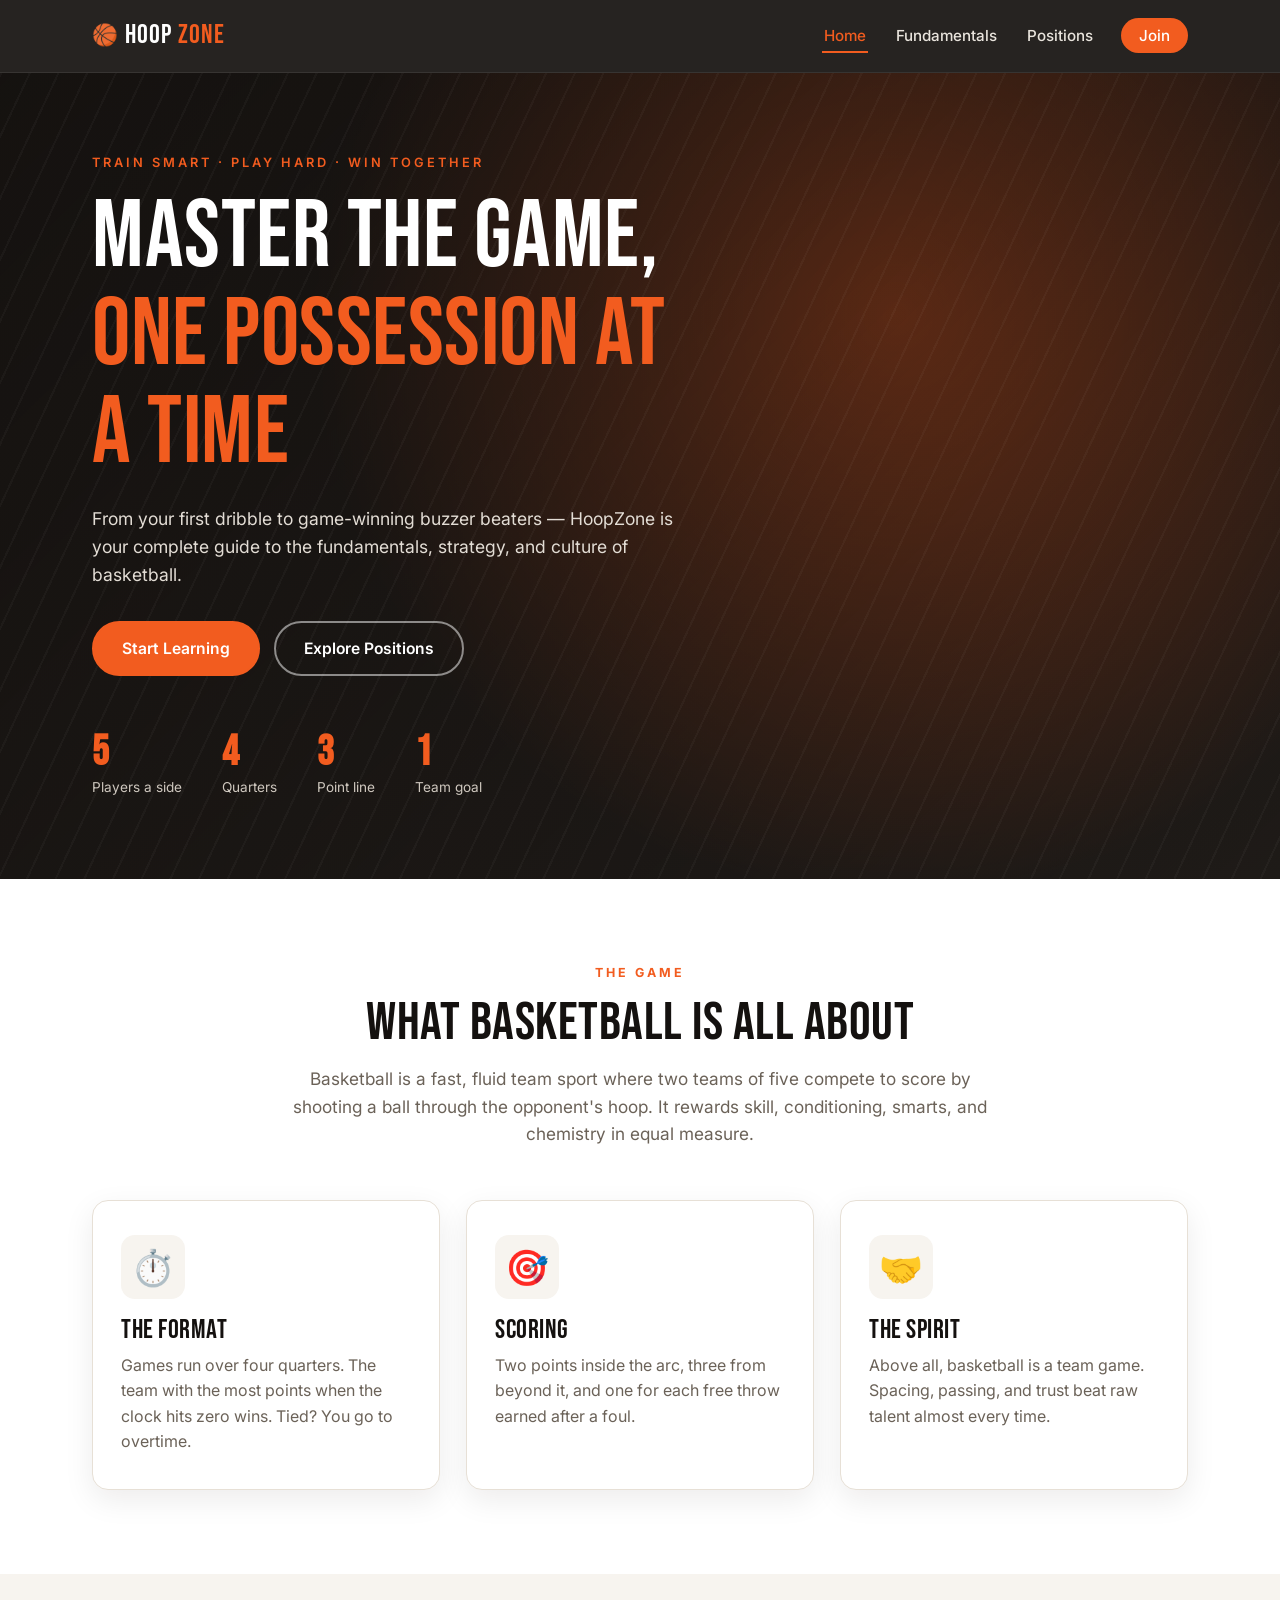
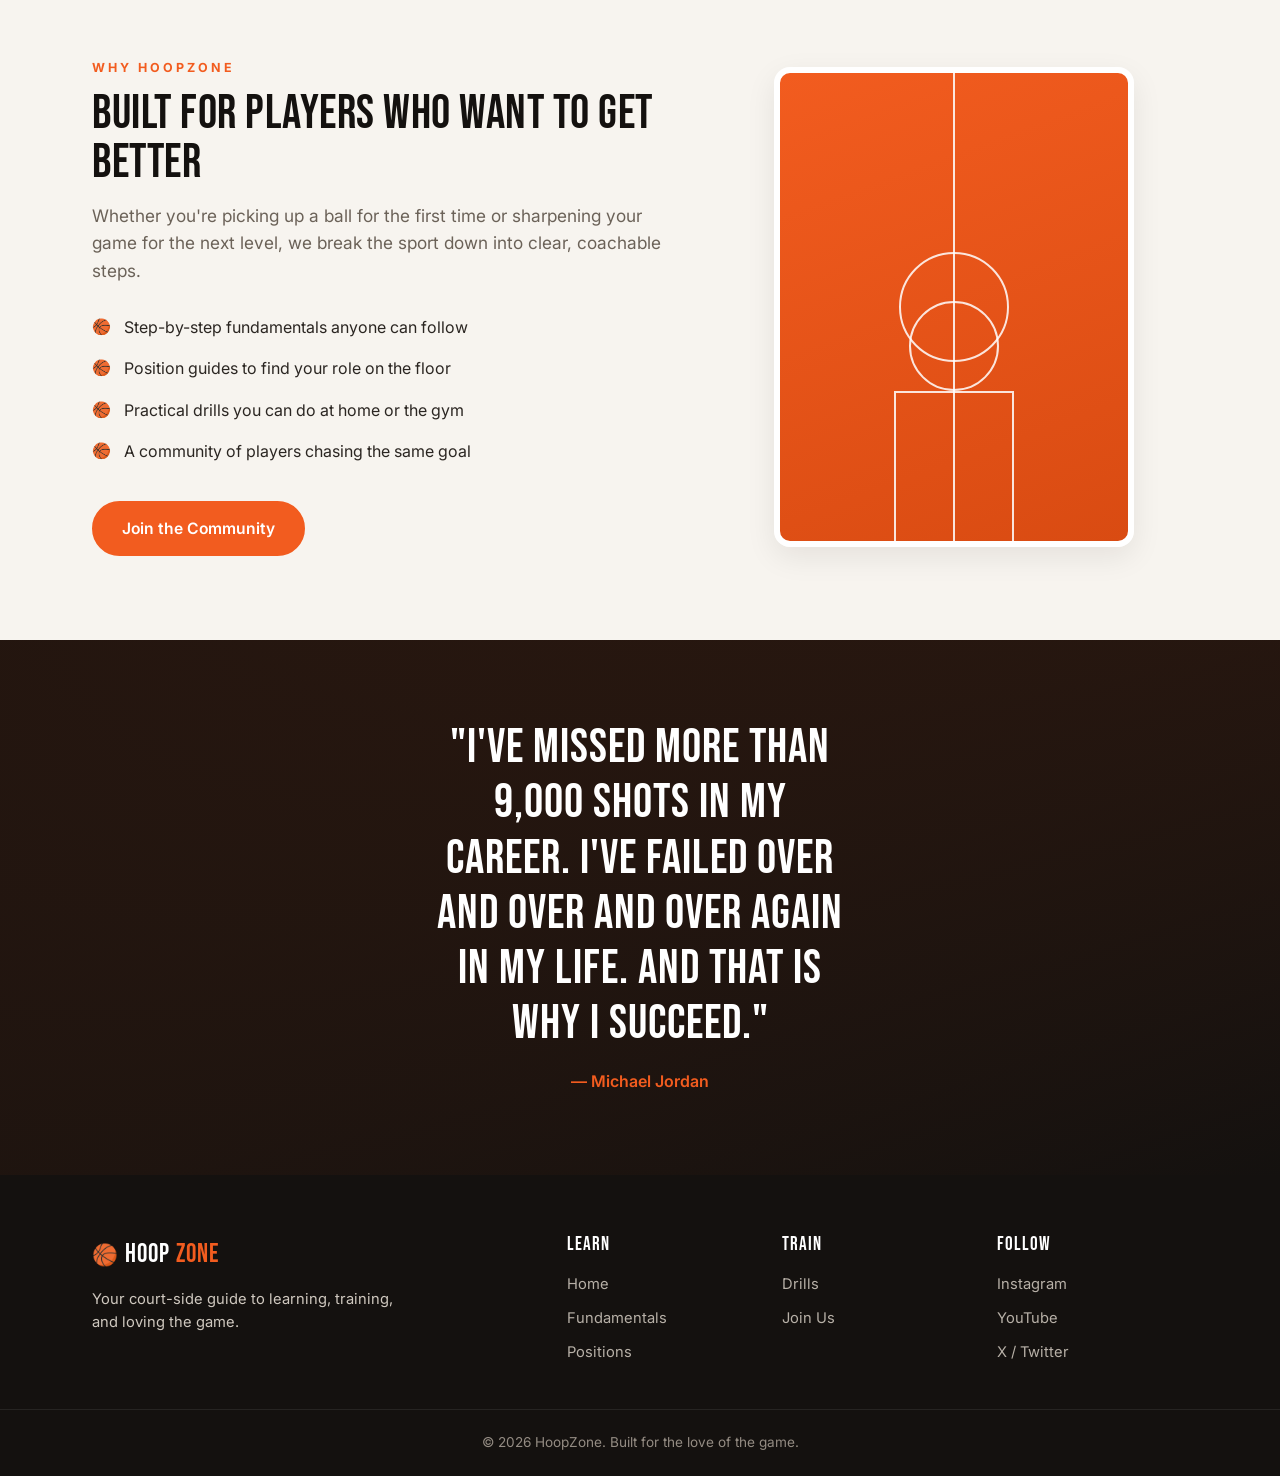
==== index.html @ 7b0b2a6c "Initial commit: HoopZone responsive basketball site" ====
<!DOCTYPE html>
<html lang="en">
<head>
  <meta charset="UTF-8" />
  <meta name="viewport" content="width=device-width, initial-scale=1.0" />
  <title>HoopZone — Master the Game of Basketball</title>
  <link rel="preconnect" href="https://fonts.googleapis.com" />
  <link rel="preconnect" href="https://fonts.gstatic.com" crossorigin />
  <link href="https://fonts.googleapis.com/css2?family=Bebas+Neue&family=Inter:wght@400;500;600;700&display=swap" rel="stylesheet" />
  <link rel="stylesheet" href="style.css" />
</head>
<body>

  <!-- ===== NAVBAR ===== -->
  <header class="navbar">
    <div class="nav-inner">
      <a href="index.html" class="logo"><span class="ball">🏀</span> Hoop<span class="logo-accent">Zone</span></a>
      <input type="checkbox" id="nav-toggle" class="nav-toggle" />
      <label for="nav-toggle" class="nav-burger"><span></span><span></span><span></span></label>
      <nav>
        <ul class="nav-links">
          <li><a href="index.html" class="active">Home</a></li>
          <li><a href="fundamentals.html">Fundamentals</a></li>
          <li><a href="positions.html">Positions</a></li>
          <li><a href="contact.html" class="nav-cta">Join</a></li>
        </ul>
      </nav>
    </div>
  </header>

  <!-- ===== HERO ===== -->
  <section class="hero">
    <div class="hero-overlay"></div>
    <div class="hero-content">
      <p class="eyebrow">Train smart · Play hard · Win together</p>
      <h1>Master the Game,<br><span>One Possession at a Time</span></h1>
      <p class="hero-sub">
        From your first dribble to game-winning buzzer beaters — HoopZone is your
        complete guide to the fundamentals, strategy, and culture of basketball.
      </p>
      <div class="hero-buttons">
        <a href="fundamentals.html" class="btn btn-primary">Start Learning</a>
        <a href="positions.html" class="btn btn-ghost">Explore Positions</a>
      </div>
      <div class="hero-stats">
        <div class="stat"><strong>5</strong><span>Players a side</span></div>
        <div class="stat"><strong>4</strong><span>Quarters</span></div>
        <div class="stat"><strong>3</strong><span>Point line</span></div>
        <div class="stat"><strong>1</strong><span>Team goal</span></div>
      </div>
    </div>
  </section>

  <!-- ===== ABOUT / THE GAME ===== -->
  <section class="section" id="about">
    <div class="container">
      <div class="section-head">
        <p class="kicker">The Game</p>
        <h2>What Basketball Is All About</h2>
        <p class="lead">
          Basketball is a fast, fluid team sport where two teams of five compete to
          score by shooting a ball through the opponent's hoop. It rewards skill,
          conditioning, smarts, and chemistry in equal measure.
        </p>
      </div>

      <div class="cards">
        <article class="card">
          <div class="card-icon">⏱️</div>
          <h3>The Format</h3>
          <p>Games run over four quarters. The team with the most points when the
             clock hits zero wins. Tied? You go to overtime.</p>
        </article>
        <article class="card">
          <div class="card-icon">🎯</div>
          <h3>Scoring</h3>
          <p>Two points inside the arc, three from beyond it, and one for each
             free throw earned after a foul.</p>
        </article>
        <article class="card">
          <div class="card-icon">🤝</div>
          <h3>The Spirit</h3>
          <p>Above all, basketball is a team game. Spacing, passing, and trust
             beat raw talent almost every time.</p>
        </article>
      </div>
    </div>
  </section>

  <!-- ===== FEATURE STRIP ===== -->
  <section class="section section-alt">
    <div class="container split">
      <div class="split-text">
        <p class="kicker">Why HoopZone</p>
        <h2>Built for Players Who Want to Get Better</h2>
        <p class="lead">Whether you're picking up a ball for the first time or
           sharpening your game for the next level, we break the sport down into
           clear, coachable steps.</p>
        <ul class="check-list">
          <li>Step-by-step fundamentals anyone can follow</li>
          <li>Position guides to find your role on the floor</li>
          <li>Practical drills you can do at home or the gym</li>
          <li>A community of players chasing the same goal</li>
        </ul>
        <a href="contact.html" class="btn btn-primary">Join the Community</a>
      </div>
      <div class="split-visual">
        <div class="court">
          <div class="court-circle"></div>
          <div class="court-key"></div>
          <div class="court-line"></div>
        </div>
      </div>
    </div>
  </section>

  <!-- ===== QUOTE ===== -->
  <section class="quote-band">
    <div class="container">
      <blockquote>
        "I've missed more than 9,000 shots in my career. I've failed over and over
        and over again in my life. And that is why I succeed."
      </blockquote>
      <cite>— Michael Jordan</cite>
    </div>
  </section>

  <!-- ===== FOOTER ===== -->
  <footer class="footer">
    <div class="container footer-inner">
      <div class="footer-brand">
        <span class="logo"><span class="ball">🏀</span> Hoop<span class="logo-accent">Zone</span></span>
        <p>Your court-side guide to learning, training, and loving the game.</p>
      </div>
      <div class="footer-cols">
        <div>
          <h4>Learn</h4>
          <a href="index.html">Home</a>
          <a href="fundamentals.html">Fundamentals</a>
          <a href="positions.html">Positions</a>
        </div>
        <div>
          <h4>Train</h4>
          <a href="fundamentals.html">Drills</a>
          <a href="contact.html">Join Us</a>
        </div>
        <div>
          <h4>Follow</h4>
          <a href="#">Instagram</a>
          <a href="#">YouTube</a>
          <a href="#">X / Twitter</a>
        </div>
      </div>
    </div>
    <div class="footer-bottom">
      <p>© 2026 HoopZone. Built for the love of the game.</p>
    </div>
  </footer>

</body>
</html>
---- style.css ----
/* ============================================================
   HoopZone — Basketball Website
   Fonts: Bebas Neue (display) + Inter (body)
   ============================================================ */

:root {
  --orange: #f25c1f;
  --orange-dark: #d94b12;
  --ink: #14110f;
  --ink-soft: #2b2622;
  --paper: #ffffff;
  --cream: #f7f4ef;
  --line: #e7e0d6;
  --muted: #6b6258;
  --radius: 16px;
  --shadow: 0 10px 30px rgba(20, 17, 15, 0.08);
  --max: 1140px;
}

* {
  margin: 0;
  padding: 0;
  box-sizing: border-box;
}

html {
  scroll-behavior: smooth;
}

body {
  font-family: "Inter", system-ui, sans-serif;
  color: var(--ink);
  background: var(--paper);
  line-height: 1.6;
  -webkit-font-smoothing: antialiased;
}

h1,
h2,
h3,
h4 {
  font-family: "Bebas Neue", Impact, sans-serif;
  font-weight: 400;
  line-height: 1.02;
  letter-spacing: 0.5px;
}

a {
  color: inherit;
  text-decoration: none;
}
img {
  max-width: 100%;
  display: block;
}

.container {
  width: 100%;
  max-width: var(--max);
  margin: 0 auto;
  padding: 0 22px;
}

/* ===== NAVBAR ===== */
.navbar {
  position: sticky;
  top: 0;
  z-index: 50;
  background: rgba(20, 17, 15, 0.92);
  backdrop-filter: blur(8px);
  border-bottom: 1px solid rgba(255, 255, 255, 0.08);
}
.nav-inner {
  max-width: var(--max);
  margin: 0 auto;
  padding: 14px 22px;
  display: flex;
  align-items: center;
  justify-content: space-between;
}
.logo {
  font-family: "Bebas Neue", sans-serif;
  font-size: 1.7rem;
  letter-spacing: 1px;
  color: #fff;
  display: inline-flex;
  align-items: center;
  gap: 6px;
}
.logo .ball {
  font-size: 1.3rem;
}
.logo-accent {
  color: var(--orange);
}

.nav-links {
  list-style: none;
  display: flex;
  gap: 26px;
  align-items: center;
}
.nav-links a {
  color: #e9e4dd;
  font-size: 0.95rem;
  font-weight: 500;
  padding: 6px 2px;
  position: relative;
  transition: color 0.2s;
}
.nav-links a:hover {
  color: #fff;
}
.nav-links a.active {
  color: var(--orange);
}
.nav-links a:not(.nav-cta).active::after,
.nav-links a:not(.nav-cta):hover::after {
  content: "";
  position: absolute;
  left: 0;
  right: 0;
  bottom: -2px;
  height: 2px;
  background: var(--orange);
}
.nav-cta {
  background: var(--orange);
  color: #fff !important;
  padding: 8px 18px !important;
  border-radius: 999px;
  font-weight: 600;
}
.nav-cta:hover {
  background: var(--orange-dark);
}

/* burger menu (CSS only) */
.nav-toggle {
  display: none;
}
.nav-burger {
  display: none;
  flex-direction: column;
  gap: 5px;
  cursor: pointer;
  padding: 6px;
}
.nav-burger span {
  width: 26px;
  height: 3px;
  background: #fff;
  border-radius: 2px;
  transition: 0.3s;
}

/* ===== BUTTONS ===== */
.btn {
  display: inline-block;
  padding: 13px 28px;
  border-radius: 999px;
  font-weight: 600;
  font-size: 0.98rem;
  cursor: pointer;
  border: 2px solid transparent;
  transition:
    transform 0.15s,
    background 0.2s,
    color 0.2s;
}
.btn:hover {
  transform: translateY(-2px);
}
.btn-primary {
  background: var(--orange);
  color: #fff;
  border-color: var(--orange);
}
.btn-primary:hover {
  background: var(--orange-dark);
  border-color: var(--orange-dark);
}
.btn-ghost {
  background: transparent;
  color: #fff;
  border-color: rgba(255, 255, 255, 0.5);
}
.btn-ghost:hover {
  background: rgba(255, 255, 255, 0.12);
}
.btn.full {
  width: 100%;
  text-align: center;
}

/* ===== HERO ===== */
.hero {
  position: relative;
  min-height: 88vh;
  display: flex;
  align-items: center;
  background:
    linear-gradient(135deg, rgba(20, 17, 15, 0.85), rgba(20, 17, 15, 0.55)),
    radial-gradient(circle at 70% 30%, #f25c1f 0%, transparent 55%),
    linear-gradient(160deg, #1c1714, #2b2622);
  color: #fff;
  overflow: hidden;
}
.hero-overlay {
  position: absolute;
  inset: 0;
  background: repeating-linear-gradient(
    115deg,
    rgba(255, 255, 255, 0.03) 0 2px,
    transparent 2px 26px
  );
  pointer-events: none;
}
.hero-content {
  position: relative;
  max-width: var(--max);
  margin: 0 auto;
  padding: 80px 22px;
  width: 100%;
}
.eyebrow {
  text-transform: uppercase;
  letter-spacing: 3px;
  font-size: 0.8rem;
  font-weight: 600;
  color: var(--orange);
  margin-bottom: 16px;
}
.hero h1 {
  font-size: clamp(3rem, 8vw, 6rem);
  max-width: 16ch;
}
.hero h1 span {
  color: var(--orange);
}
.hero-sub {
  max-width: 56ch;
  margin: 22px 0 32px;
  font-size: 1.1rem;
  color: #e3ddd5;
}
.hero-buttons {
  display: flex;
  gap: 14px;
  flex-wrap: wrap;
}

.hero-stats {
  display: flex;
  gap: 40px;
  margin-top: 56px;
  flex-wrap: wrap;
}
.stat strong {
  font-family: "Bebas Neue", sans-serif;
  font-size: 2.6rem;
  color: var(--orange);
  display: block;
  line-height: 1;
}
.stat span {
  font-size: 0.85rem;
  color: #cfc8bf;
}

/* ===== PAGE HERO (inner pages) ===== */
.page-hero {
  background:
    linear-gradient(135deg, rgba(20, 17, 15, 0.9), rgba(20, 17, 15, 0.7)),
    linear-gradient(160deg, #1c1714, #2b2622);
  color: #fff;
  padding: 80px 0 64px;
  text-align: center;
}
.page-hero h1 {
  font-size: clamp(2.6rem, 7vw, 5rem);
}
.page-hero-sub {
  max-width: 54ch;
  margin: 16px auto 0;
  color: #ddd6cd;
  font-size: 1.08rem;
}

/* ===== SECTIONS ===== */
.section {
  padding: 84px 0;
}
.section-alt {
  background: var(--cream);
}
.section-dark {
  background: var(--ink);
  color: #f1ece4;
}

.section-head {
  text-align: center;
  max-width: 720px;
  margin: 0 auto 52px;
}
.kicker {
  text-transform: uppercase;
  letter-spacing: 3px;
  font-size: 0.78rem;
  font-weight: 700;
  color: var(--orange);
  margin-bottom: 12px;
}
.kicker.light {
  color: var(--orange);
}
.section-head h2 {
  font-size: clamp(2.2rem, 5vw, 3.4rem);
}
.light-h {
  color: #fff;
}
.lead {
  color: var(--muted);
  font-size: 1.08rem;
  margin-top: 14px;
}
.light-lead {
  color: #c9c2b9;
}

/* ===== CARDS ===== */
.cards {
  display: grid;
  grid-template-columns: repeat(3, 1fr);
  gap: 26px;
}
.card {
  background: var(--paper);
  border: 1px solid var(--line);
  border-radius: var(--radius);
  padding: 34px 28px;
  box-shadow: var(--shadow);
  transition: transform 0.2s;
}
.card:hover {
  transform: translateY(-6px);
}
.card-icon {
  font-size: 2.2rem;
  width: 64px;
  height: 64px;
  display: flex;
  align-items: center;
  justify-content: center;
  background: var(--cream);
  border-radius: 14px;
  margin-bottom: 18px;
}
.card h3 {
  font-size: 1.7rem;
  margin-bottom: 8px;
}
.card p {
  color: var(--muted);
}

/* ===== SPLIT FEATURE ===== */
.split {
  display: grid;
  grid-template-columns: 1.1fr 0.9fr;
  gap: 56px;
  align-items: center;
}
.split-text h2 {
  font-size: clamp(2rem, 4.5vw, 3rem);
  margin: 6px 0 14px;
}
.check-list {
  list-style: none;
  margin: 22px 0 28px;
}
.check-list li {
  padding: 8px 0 8px 32px;
  position: relative;
  color: var(--ink-soft);
}
.check-list li::before {
  content: "🏀";
  position: absolute;
  left: 0;
  font-size: 0.95rem;
}
.split-visual {
  display: flex;
  justify-content: center;
}
.court {
  position: relative;
  width: 100%;
  max-width: 360px;
  aspect-ratio: 3 / 4;
  background: linear-gradient(160deg, var(--orange), var(--orange-dark));
  border-radius: var(--radius);
  border: 6px solid #fff;
  box-shadow: var(--shadow);
  overflow: hidden;
}
.court::before {
  content: "";
  position: absolute;
  top: 0;
  left: 50%;
  width: 2px;
  height: 100%;
  background: rgba(255, 255, 255, 0.85);
  transform: translateX(-50%);
}
.court-circle {
  position: absolute;
  top: 50%;
  left: 50%;
  width: 110px;
  height: 110px;
  border: 2px solid rgba(255, 255, 255, 0.85);
  border-radius: 50%;
  transform: translate(-50%, -50%);
}
.court-key {
  position: absolute;
  bottom: 0;
  left: 50%;
  width: 120px;
  height: 150px;
  border: 2px solid rgba(255, 255, 255, 0.85);
  border-bottom: none;
  transform: translateX(-50%);
}
.court-line {
  position: absolute;
  bottom: 150px;
  left: 50%;
  width: 90px;
  height: 90px;
  border: 2px solid rgba(255, 255, 255, 0.85);
  border-radius: 50%;
  transform: translateX(-50%);
}

/* ===== FUNDAMENTALS ===== */
.fundamentals-grid {
  display: grid;
  grid-template-columns: repeat(2, 1fr);
  gap: 24px;
}
.fund-item {
  background: var(--paper);
  border: 1px solid var(--line);
  border-left: 5px solid var(--orange);
  border-radius: var(--radius);
  padding: 30px 28px;
  box-shadow: var(--shadow);
}
.fund-num {
  font-family: "Bebas Neue", sans-serif;
  font-size: 2.4rem;
  color: var(--orange);
  display: block;
  line-height: 1;
}
.fund-item h3 {
  font-size: 1.7rem;
  margin: 6px 0 8px;
}
.fund-item p {
  color: var(--muted);
}

/* ===== POSITIONS ===== */
.positions {
  display: grid;
  grid-template-columns: repeat(5, 1fr);
  gap: 18px;
}
.pos-card {
  background: var(--paper);
  border: 1px solid var(--line);
  border-radius: var(--radius);
  padding: 28px 20px;
  text-align: center;
  box-shadow: var(--shadow);
  transition:
    transform 0.2s,
    border-color 0.2s;
}
.pos-card:hover {
  transform: translateY(-6px);
  border-color: var(--orange);
}
.pos-badge {
  width: 56px;
  height: 56px;
  margin: 0 auto 16px;
  display: flex;
  align-items: center;
  justify-content: center;
  background: var(--ink);
  color: var(--orange);
  font-family: "Bebas Neue", sans-serif;
  font-size: 1.4rem;
  border-radius: 50%;
  letter-spacing: 1px;
}
.pos-card h3 {
  font-size: 1.4rem;
  margin-bottom: 8px;
}
.pos-card p {
  color: var(--muted);
  font-size: 0.92rem;
}

/* ===== DRILLS ===== */
.drills {
  display: grid;
  grid-template-columns: repeat(3, 1fr);
  gap: 24px;
}
.drill {
  background: #1f1a16;
  border: 1px solid rgba(255, 255, 255, 0.08);
  border-radius: var(--radius);
  padding: 30px 26px;
}
.drill-tag {
  display: inline-block;
  background: var(--orange);
  color: #fff;
  font-size: 0.72rem;
  font-weight: 700;
  text-transform: uppercase;
  letter-spacing: 1px;
  padding: 4px 12px;
  border-radius: 999px;
  margin-bottom: 14px;
}
.drill h3 {
  font-size: 1.7rem;
  color: #fff;
  margin-bottom: 8px;
}
.drill p {
  color: #c9c2b9;
  margin-bottom: 16px;
}
.drill-meta {
  font-size: 0.85rem;
  color: var(--orange);
  font-weight: 600;
}

/* ===== TABLE ===== */
.table-wrap {
  overflow-x: auto;
}
.plan-table {
  width: 100%;
  border-collapse: collapse;
  background: var(--paper);
  border-radius: var(--radius);
  overflow: hidden;
  box-shadow: var(--shadow);
  min-width: 460px;
}
.plan-table th {
  background: var(--ink);
  color: #fff;
  font-family: "Bebas Neue", sans-serif;
  font-size: 1.15rem;
  letter-spacing: 1px;
  text-align: left;
  padding: 16px 20px;
}
.plan-table td {
  padding: 14px 20px;
  border-bottom: 1px solid var(--line);
  color: var(--ink-soft);
}
.plan-table tbody tr:nth-child(even) {
  background: var(--cream);
}
.plan-table tbody tr:hover {
  background: #fdeee6;
}

/* ===== QUOTE BAND ===== */
.quote-band {
  background:
    linear-gradient(135deg, rgba(20, 17, 15, 0.92), rgba(20, 17, 15, 0.8)),
    linear-gradient(160deg, var(--orange-dark), var(--ink));
  color: #fff;
  padding: 80px 0;
  text-align: center;
}
.quote-band blockquote {
  font-family: "Bebas Neue", sans-serif;
  font-size: clamp(1.8rem, 4vw, 3rem);
  line-height: 1.15;
  max-width: 22ch;
  margin: 0 auto 18px;
  letter-spacing: 1px;
}
.quote-band cite {
  color: var(--orange);
  font-style: normal;
  font-weight: 600;
}
.cta-band h2 {
  font-size: clamp(2rem, 5vw, 3rem);
}
.cta-band p {
  margin: 12px 0 26px;
}

/* ===== JOIN / FORM ===== */
.join {
  display: grid;
  grid-template-columns: 1fr 1fr;
  gap: 56px;
  align-items: start;
}
.join-text h2 {
  font-size: clamp(2rem, 4.5vw, 3rem);
  margin: 6px 0 12px;
}
.join-form {
  background: var(--paper);
  border: 1px solid var(--line);
  border-radius: var(--radius);
  padding: 32px;
  box-shadow: var(--shadow);
  display: grid;
  gap: 18px;
}
.join-form label {
  display: block;
  font-weight: 600;
  font-size: 0.92rem;
  color: var(--ink-soft);
}
.join-form input,
.join-form select,
.join-form textarea {
  width: 100%;
  margin-top: 7px;
  padding: 12px 14px;
  border: 1px solid var(--line);
  border-radius: 10px;
  font-family: inherit;
  font-size: 0.98rem;
  background: var(--cream);
  transition:
    border-color 0.2s,
    box-shadow 0.2s;
}
.join-form input:focus,
.join-form select:focus,
.join-form textarea:focus {
  outline: none;
  border-color: var(--orange);
  box-shadow: 0 0 0 3px rgba(242, 92, 31, 0.18);
  background: #fff;
}
.join-form textarea {
  resize: vertical;
}
.req-star {
  color: var(--orange);
}
.optional {
  color: var(--muted);
  font-weight: 400;
  font-size: 0.82rem;
}
.checkbox-row {
  display: flex;
  align-items: flex-start;
  gap: 10px;
  font-weight: 400;
}
.checkbox-row input {
  width: auto;
  margin-top: 4px;
}

/* ===== FOOTER ===== */
.footer {
  background: var(--ink);
  color: #cfc8bf;
  padding: 60px 0 0;
}
.footer-inner {
  display: grid;
  grid-template-columns: 1.4fr 2fr;
  gap: 40px;
  padding-bottom: 40px;
}
.footer-brand .logo {
  font-size: 1.6rem;
}
.footer-brand p {
  margin-top: 12px;
  max-width: 36ch;
  font-size: 0.92rem;
}
.footer-cols {
  display: grid;
  grid-template-columns: repeat(3, 1fr);
  gap: 24px;
}
.footer-cols h4 {
  color: #fff;
  font-size: 1.2rem;
  letter-spacing: 1px;
  margin-bottom: 14px;
}
.footer-cols a {
  display: block;
  padding: 5px 0;
  font-size: 0.92rem;
  color: #b7b0a7;
  transition: color 0.2s;
}
.footer-cols a:hover {
  color: var(--orange);
}
.footer-bottom {
  border-top: 1px solid rgba(255, 255, 255, 0.08);
  padding: 22px 0;
  text-align: center;
  font-size: 0.85rem;
  color: #948c83;
}

/* ============================================================
   RESPONSIVE
   ============================================================ */
@media (max-width: 900px) {
  .cards,
  .drills,
  .footer-cols {
    grid-template-columns: 1fr 1fr;
  }
  .positions {
    grid-template-columns: repeat(2, 1fr);
  }
  .split,
  .join,
  .footer-inner {
    grid-template-columns: 1fr;
  }
  .split-visual {
    order: -1;
  }
  .court {
    max-width: 280px;
  }
}

@media (max-width: 640px) {
  /* mobile nav */
  .nav-burger {
    display: flex;
  }
  nav {
    position: absolute;
    top: 100%;
    left: 0;
    right: 0;
    background: var(--ink);
    border-bottom: 1px solid rgba(255, 255, 255, 0.08);
    max-height: 0;
    overflow: hidden;
    transition: max-height 0.3s ease;
  }
  .nav-links {
    flex-direction: column;
    align-items: flex-start;
    gap: 0;
    padding: 8px 22px 18px;
  }
  .nav-links li {
    width: 100%;
  }
  .nav-links a {
    display: block;
    padding: 12px 0;
    width: 100%;
  }
  .nav-toggle:checked ~ nav {
    max-height: 320px;
  }

  .cards,
  .drills,
  .fundamentals-grid,
  .positions,
  .footer-cols {
    grid-template-columns: 1fr;
  }

  .hero {
    min-height: auto;
  }
  .hero-content {
    padding: 64px 22px;
  }
  .hero-stats {
    gap: 28px;
  }
  .section {
    padding: 60px 0;
  }
  .join-form {
    padding: 24px;
  }
}
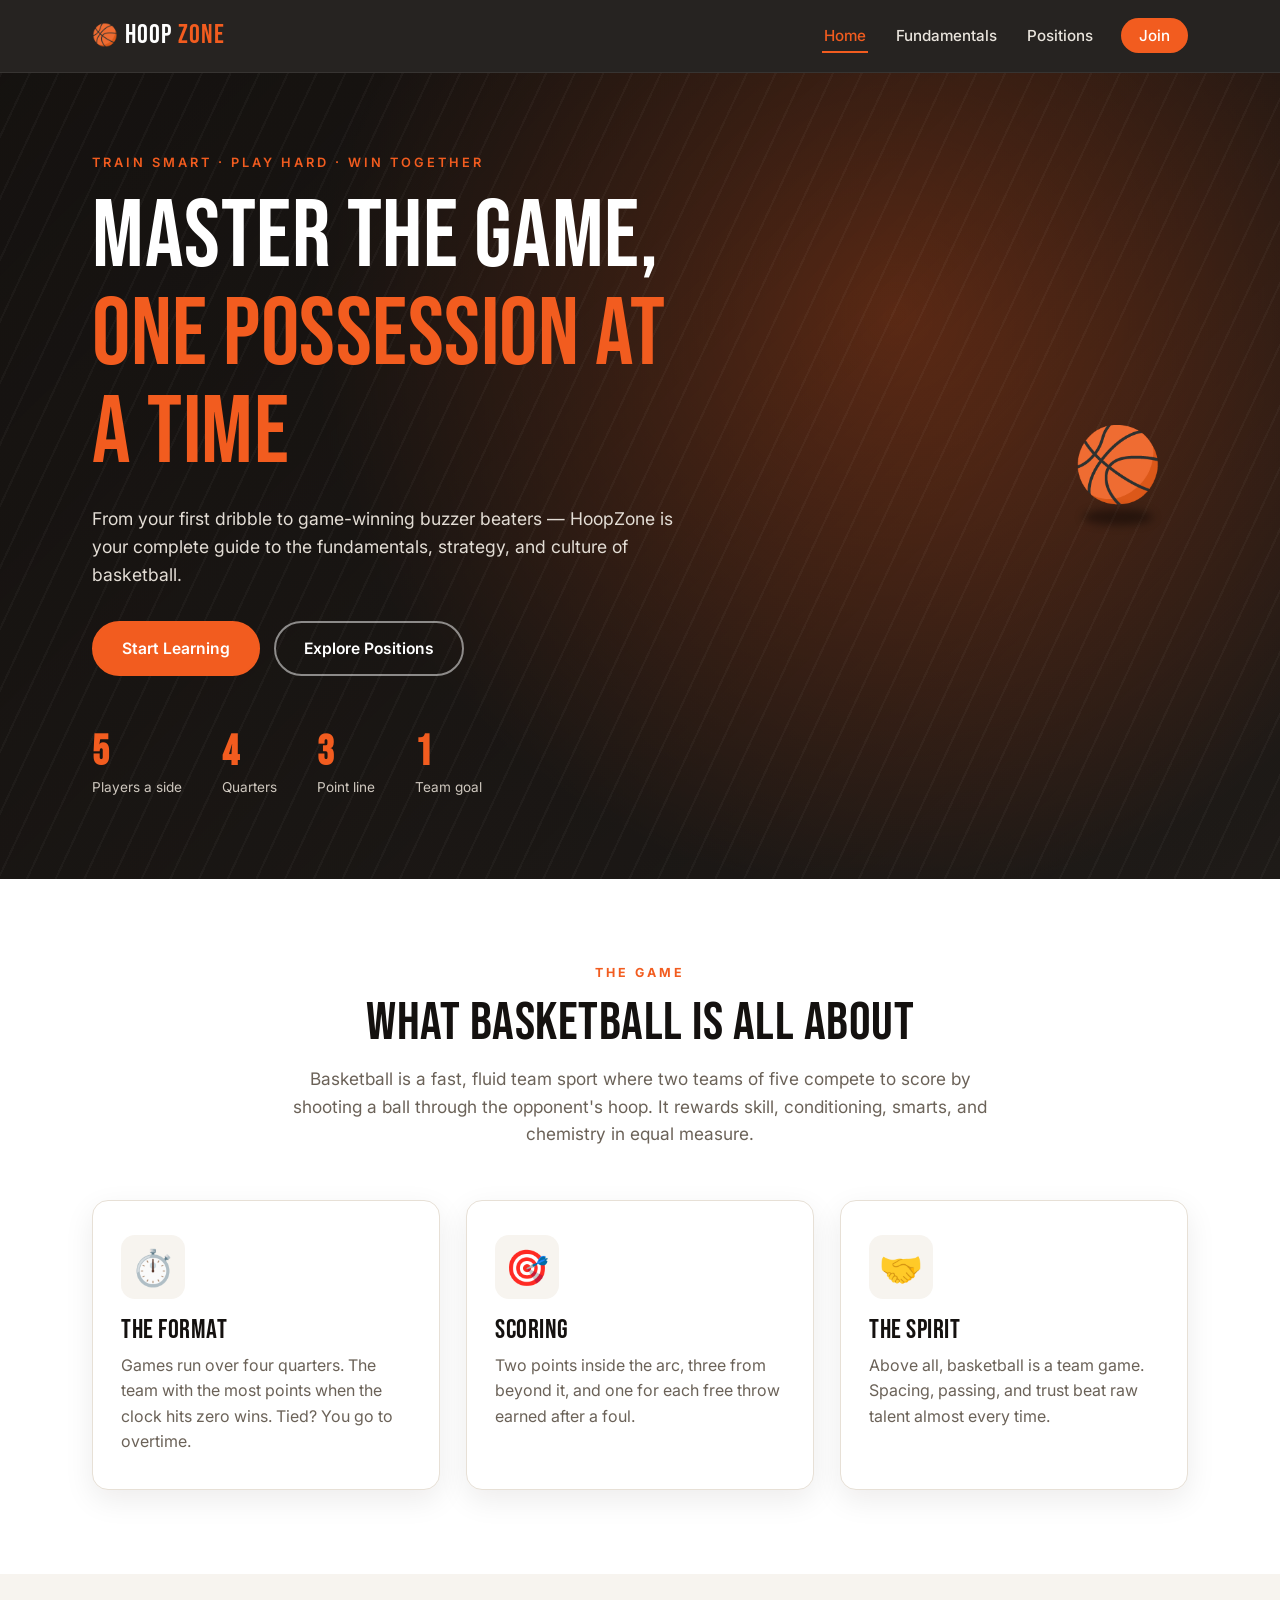
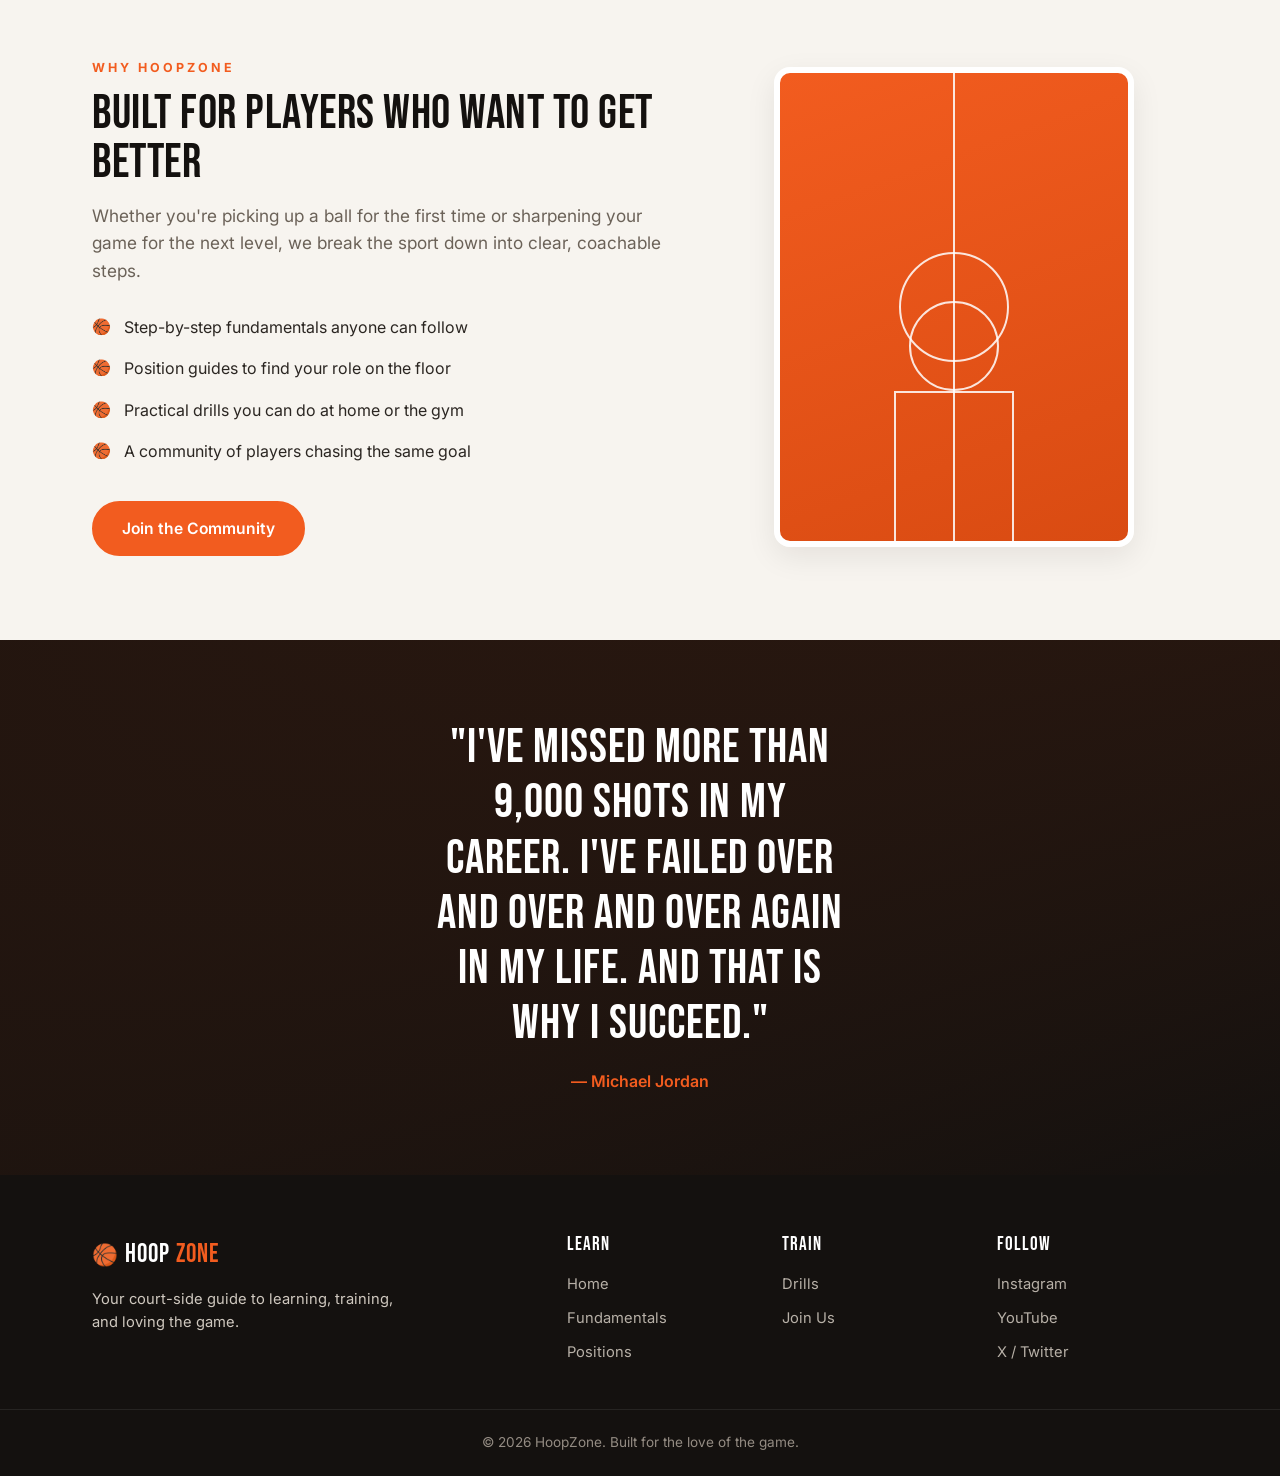
==== commit 4c03eedd: "Add bouncing basketball animation to homepage hero" ====
--- a/index.html
+++ b/index.html
@@ -31,6 +31,10 @@
   <!-- ===== HERO ===== -->
   <section class="hero">
     <div class="hero-overlay"></div>
+    <div class="bouncing-ball" aria-hidden="true">
+      <div class="ball-graphic">🏀</div>
+      <div class="ball-shadow"></div>
+    </div>
     <div class="hero-content">
       <p class="eyebrow">Train smart · Play hard · Win together</p>
       <h1>Master the Game,<br><span>One Possession at a Time</span></h1>
--- a/style.css
+++ b/style.css
@@ -248,6 +248,58 @@
   display: flex;
   gap: 14px;
   flex-wrap: wrap;
+}
+
+/* ===== BOUNCING BASKETBALL ANIMATION ===== */
+.bouncing-ball {
+  position: absolute;
+  top: 0;
+  right: 8%;
+  height: 100%;
+  width: 120px;
+  display: flex;
+  flex-direction: column;
+  justify-content: center;
+  align-items: center;
+  pointer-events: none;
+  z-index: 1;
+}
+.ball-graphic {
+  font-size: 4.5rem;
+  line-height: 1;
+  animation:
+    ball-bounce 2s cubic-bezier(0.3, 0, 0.4, 1) infinite,
+    ball-spin 2s linear infinite;
+}
+.ball-shadow {
+  width: 70px;
+  height: 16px;
+  margin-top: 10px;
+  border-radius: 50%;
+  background: rgba(0, 0, 0, 0.4);
+  filter: blur(4px);
+  animation: shadow-pulse 2s cubic-bezier(0.3, 0, 0.4, 1) infinite;
+}
+
+@keyframes ball-bounce {
+  0%   { transform: translateY(-120px); }
+  50%  { transform: translateY(0); }      /* hits the floor */
+  100% { transform: translateY(-120px); }
+}
+@keyframes ball-spin {
+  0%   { rotate: 0deg; }
+  100% { rotate: 360deg; }
+}
+@keyframes shadow-pulse {
+  0%   { transform: scale(0.6); opacity: 0.25; }
+  50%  { transform: scale(1);   opacity: 0.5; }  /* widest when ball lands */
+  100% { transform: scale(0.6); opacity: 0.25; }
+}
+
+/* respect users who prefer no motion */
+@media (prefers-reduced-motion: reduce) {
+  .ball-graphic,
+  .ball-shadow { animation: none; }
 }
 
 .hero-stats {
@@ -816,6 +868,9 @@
   .hero-content {
     padding: 64px 22px;
   }
+  .bouncing-ball {
+    display: none;
+  }
   .hero-stats {
     gap: 28px;
   }
